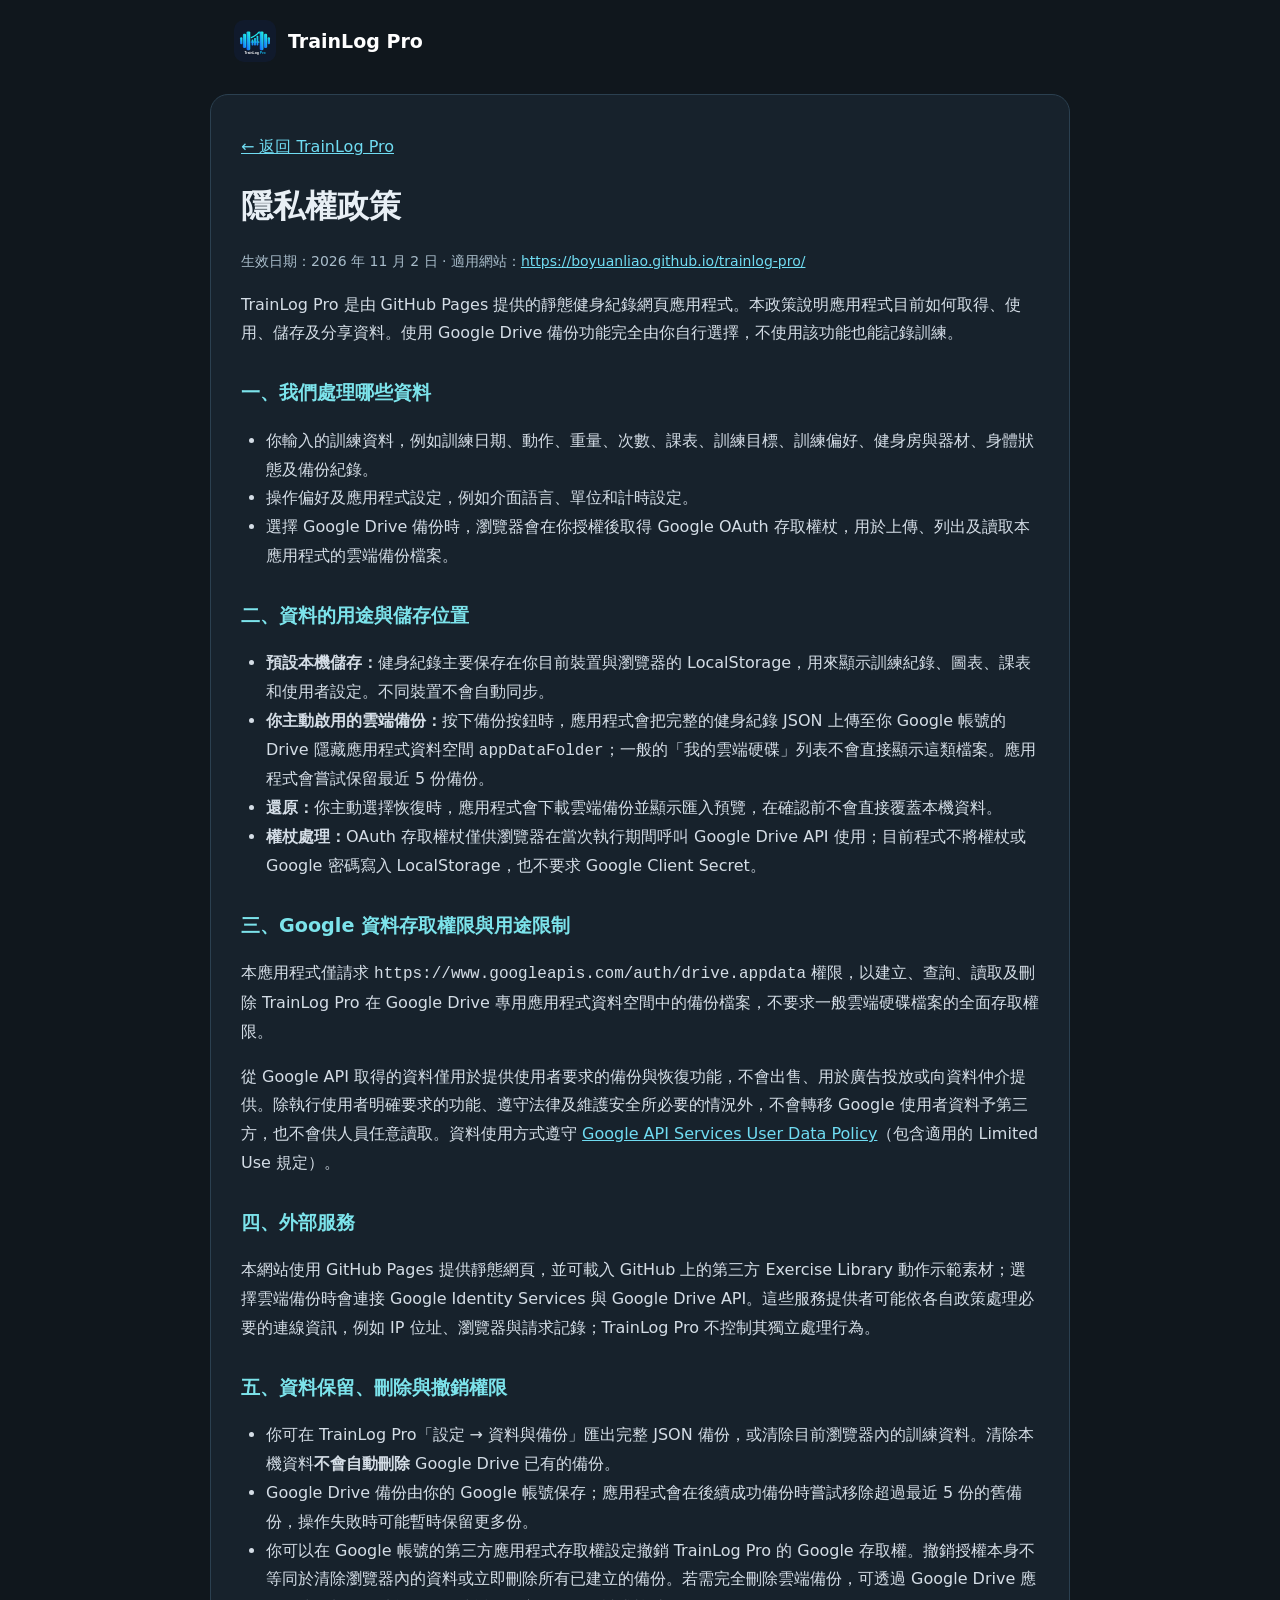
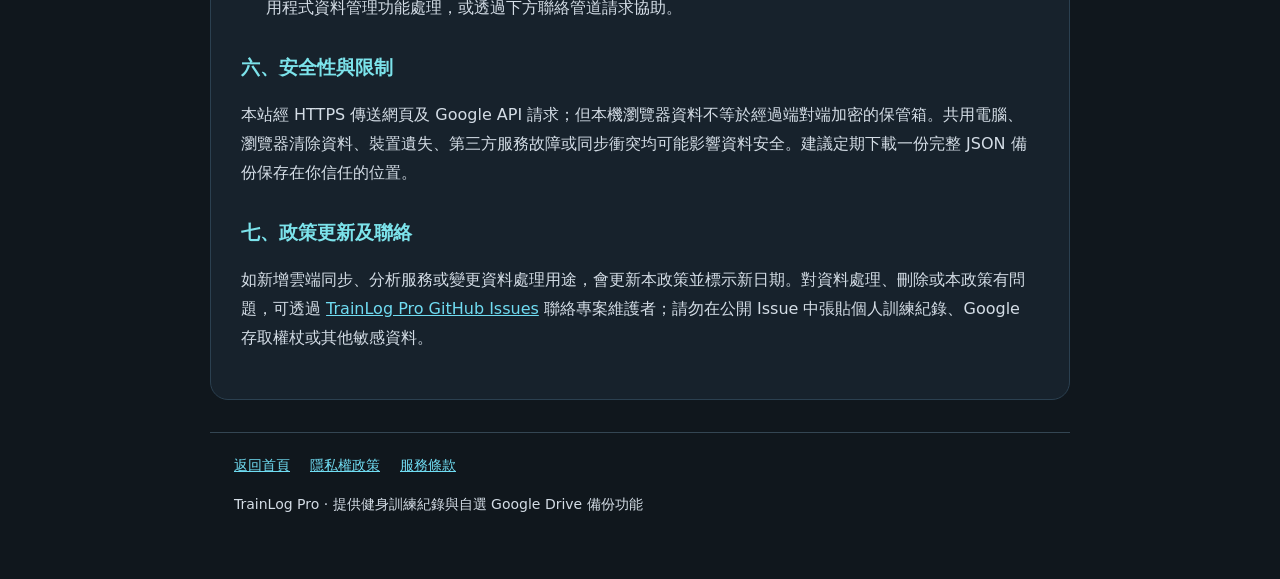
==== privacy.html @ 99df9246 "docs: add public TrainLog Pro privacy policy for OAuth" ====
<!doctype html>
<html lang="zh-Hant">
<head>
<meta charset="utf-8">
<meta name="viewport" content="width=device-width,initial-scale=1">
<meta name="theme-color" content="#10171d">
<title>隱私權政策 | TrainLog Pro</title>
<meta name="description" content="TrainLog Pro 的本機健身資料、Google Drive 備份與 OAuth 資料使用說明。">
<link rel="icon" href="assets/trainlog-pro-logo.svg" type="image/svg+xml">
<style>:root{color-scheme:dark}*{box-sizing:border-box}body{margin:0;background:#10171d;color:#e8eff5;font:16px/1.8 system-ui,-apple-system,"Noto Sans TC",sans-serif}a{color:#70dcf2}a:hover{text-decoration:none}header,main,footer{max-width:860px;margin:auto;padding:20px 24px}.brand{display:flex;align-items:center;gap:12px;text-decoration:none;color:#fff;font-weight:800;font-size:19px}.brand img{border-radius:10px}.back{display:inline-block;margin:8px 0 16px}main{background:#17222c;border:1px solid #2b4050;border-radius:18px;margin:12px auto 32px;padding:30px}h1{font-size:2rem;margin:0 0 6px}h2{font-size:1.2rem;margin:28px 0 8px;color:#7ce3eb}p,li{color:#d4dde6}ul{padding-left:25px}.muted,footer{color:#a9bdcb;font-size:14px}footer{border-top:1px solid #344653;padding-bottom:50px}footer a{margin-right:20px}@media(max-width:600px){main{border-radius:0;border-left:0;border-right:0;padding:24px 18px}header,footer{padding:18px}}</style>
</head>
<body>
<header><a class="brand" href="./"><img src="assets/trainlog-pro-logo.svg" width="42" height="42" alt="">TrainLog Pro</a></header>
<main><a class="back" href="./">← 返回 TrainLog Pro</a>
<h1>隱私權政策</h1>
<p class="muted">生效日期：2026 年 11 月 2 日 · 適用網站：<a href="https://boyuanliao.github.io/trainlog-pro/">https://boyuanliao.github.io/trainlog-pro/</a></p>
<p>TrainLog Pro 是由 GitHub Pages 提供的靜態健身紀錄網頁應用程式。本政策說明應用程式目前如何取得、使用、儲存及分享資料。使用 Google Drive 備份功能完全由你自行選擇，不使用該功能也能記錄訓練。</p>
<h2>一、我們處理哪些資料</h2>
<ul>
<li>你輸入的訓練資料，例如訓練日期、動作、重量、次數、課表、訓練目標、訓練偏好、健身房與器材、身體狀態及備份紀錄。</li>
<li>操作偏好及應用程式設定，例如介面語言、單位和計時設定。</li>
<li>選擇 Google Drive 備份時，瀏覽器會在你授權後取得 Google OAuth 存取權杖，用於上傳、列出及讀取本應用程式的雲端備份檔案。</li>
</ul>
<h2>二、資料的用途與儲存位置</h2>
<ul>
<li><strong>預設本機儲存：</strong>健身紀錄主要保存在你目前裝置與瀏覽器的 LocalStorage，用來顯示訓練紀錄、圖表、課表和使用者設定。不同裝置不會自動同步。</li>
<li><strong>你主動啟用的雲端備份：</strong>按下備份按鈕時，應用程式會把完整的健身紀錄 JSON 上傳至你 Google 帳號的 Drive 隱藏應用程式資料空間 <code>appDataFolder</code>；一般的「我的雲端硬碟」列表不會直接顯示這類檔案。應用程式會嘗試保留最近 5 份備份。</li>
<li><strong>還原：</strong>你主動選擇恢復時，應用程式會下載雲端備份並顯示匯入預覽，在確認前不會直接覆蓋本機資料。</li>
<li><strong>權杖處理：</strong>OAuth 存取權杖僅供瀏覽器在當次執行期間呼叫 Google Drive API 使用；目前程式不將權杖或 Google 密碼寫入 LocalStorage，也不要求 Google Client Secret。</li>
</ul>
<h2>三、Google 資料存取權限與用途限制</h2>
<p>本應用程式僅請求 <code>https://www.googleapis.com/auth/drive.appdata</code> 權限，以建立、查詢、讀取及刪除 TrainLog Pro 在 Google Drive 專用應用程式資料空間中的備份檔案，不要求一般雲端硬碟檔案的全面存取權限。</p>
<p>從 Google API 取得的資料僅用於提供使用者要求的備份與恢復功能，不會出售、用於廣告投放或向資料仲介提供。除執行使用者明確要求的功能、遵守法律及維護安全所必要的情況外，不會轉移 Google 使用者資料予第三方，也不會供人員任意讀取。資料使用方式遵守 <a href="https://developers.google.com/terms/api-services-user-data-policy" rel="noopener noreferrer">Google API Services User Data Policy</a>（包含適用的 Limited Use 規定）。</p>
<h2>四、外部服務</h2>
<p>本網站使用 GitHub Pages 提供靜態網頁，並可載入 GitHub 上的第三方 Exercise Library 動作示範素材；選擇雲端備份時會連接 Google Identity Services 與 Google Drive API。這些服務提供者可能依各自政策處理必要的連線資訊，例如 IP 位址、瀏覽器與請求記錄；TrainLog Pro 不控制其獨立處理行為。</p>
<h2>五、資料保留、刪除與撤銷權限</h2>
<ul>
<li>你可在 TrainLog Pro「設定 → 資料與備份」匯出完整 JSON 備份，或清除目前瀏覽器內的訓練資料。清除本機資料<strong>不會自動刪除</strong> Google Drive 已有的備份。</li>
<li>Google Drive 備份由你的 Google 帳號保存；應用程式會在後續成功備份時嘗試移除超過最近 5 份的舊備份，操作失敗時可能暫時保留更多份。</li>
<li>你可以在 Google 帳號的第三方應用程式存取權設定撤銷 TrainLog Pro 的 Google 存取權。撤銷授權本身不等同於清除瀏覽器內的資料或立即刪除所有已建立的備份。若需完全刪除雲端備份，可透過 Google Drive 應用程式資料管理功能處理，或透過下方聯絡管道請求協助。</li>
</ul>
<h2>六、安全性與限制</h2>
<p>本站經 HTTPS 傳送網頁及 Google API 請求；但本機瀏覽器資料不等於經過端對端加密的保管箱。共用電腦、瀏覽器清除資料、裝置遺失、第三方服務故障或同步衝突均可能影響資料安全。建議定期下載一份完整 JSON 備份保存在你信任的位置。</p>
<h2>七、政策更新及聯絡</h2>
<p>如新增雲端同步、分析服務或變更資料處理用途，會更新本政策並標示新日期。對資料處理、刪除或本政策有問題，可透過 <a href="https://github.com/BoyuanLiao/trainlog-pro/issues" rel="noopener noreferrer">TrainLog Pro GitHub Issues</a> 聯絡專案維護者；請勿在公開 Issue 中張貼個人訓練紀錄、Google 存取權杖或其他敏感資料。</p>
</main><footer><a href="./">返回首頁</a><a href="privacy.html">隱私權政策</a><a href="terms.html">服務條款</a><p>TrainLog Pro · 提供健身訓練紀錄與自選 Google Drive 備份功能</p></footer></body></html>
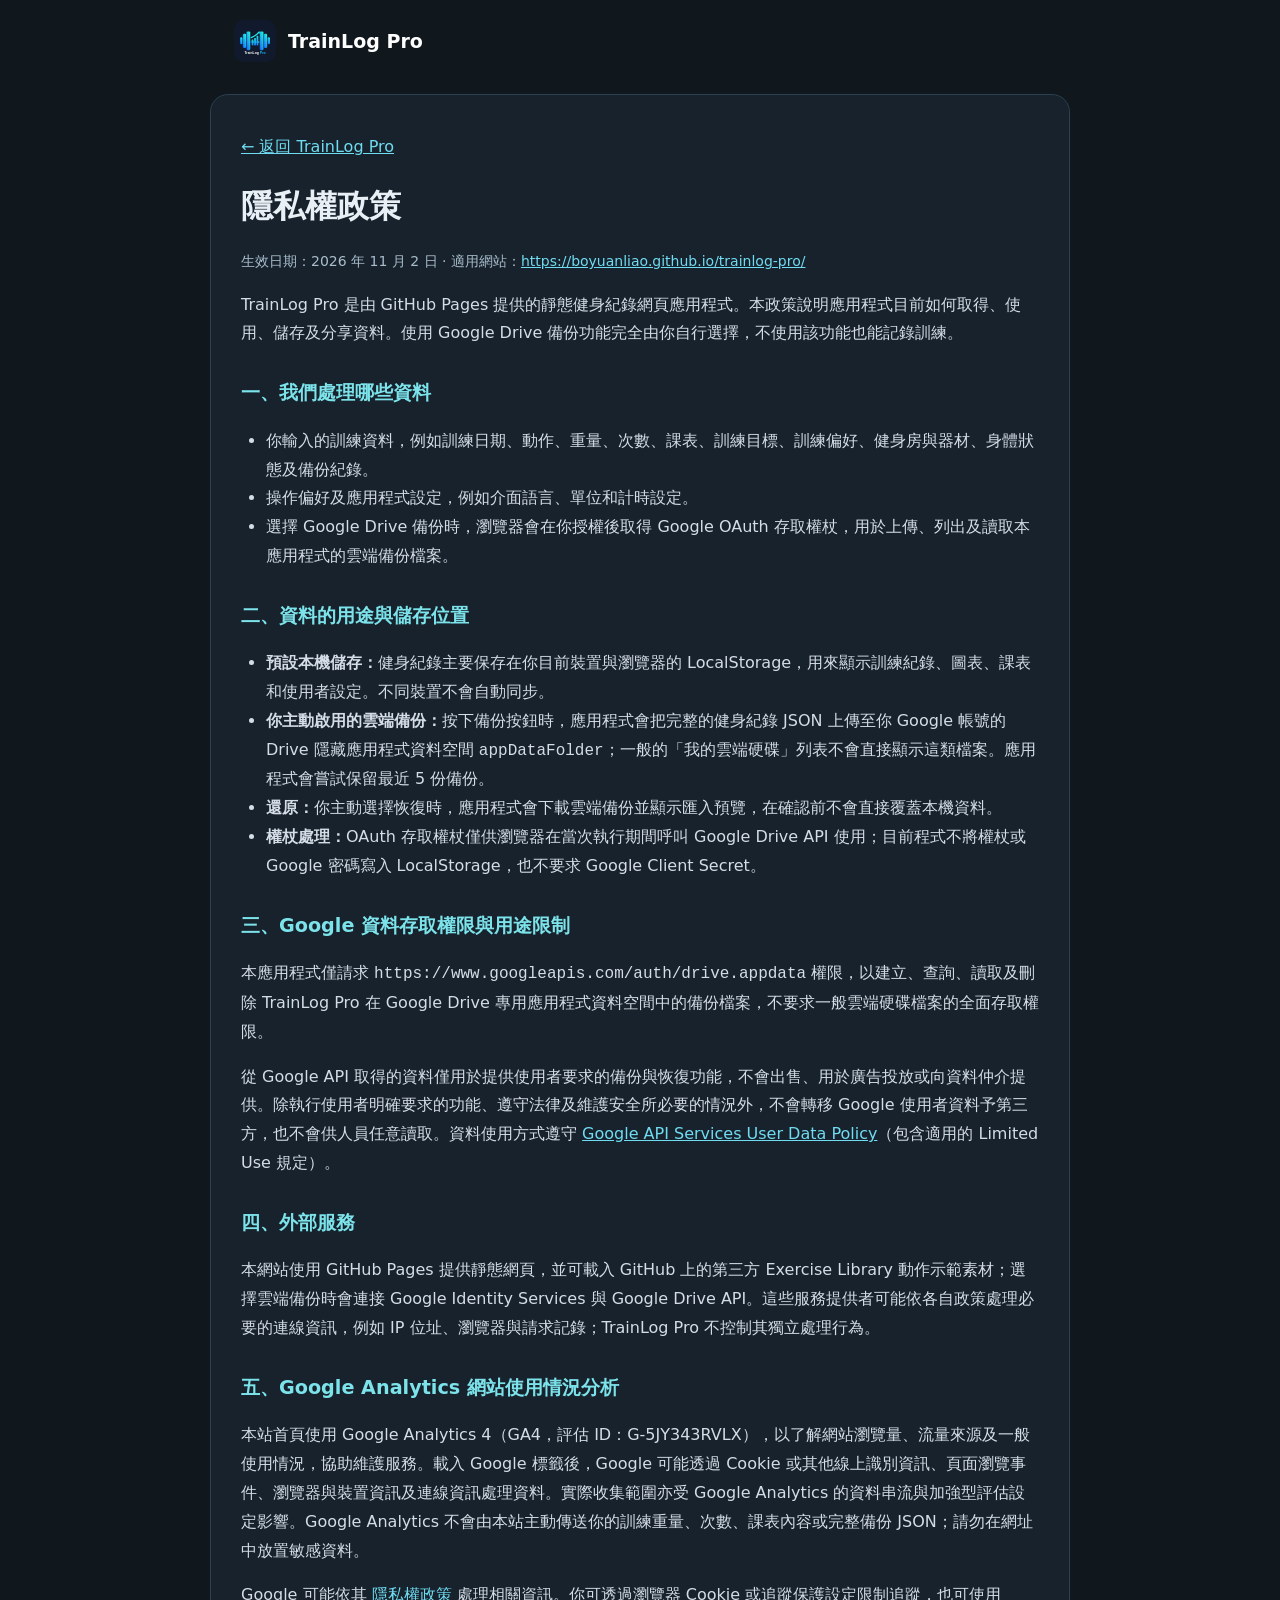
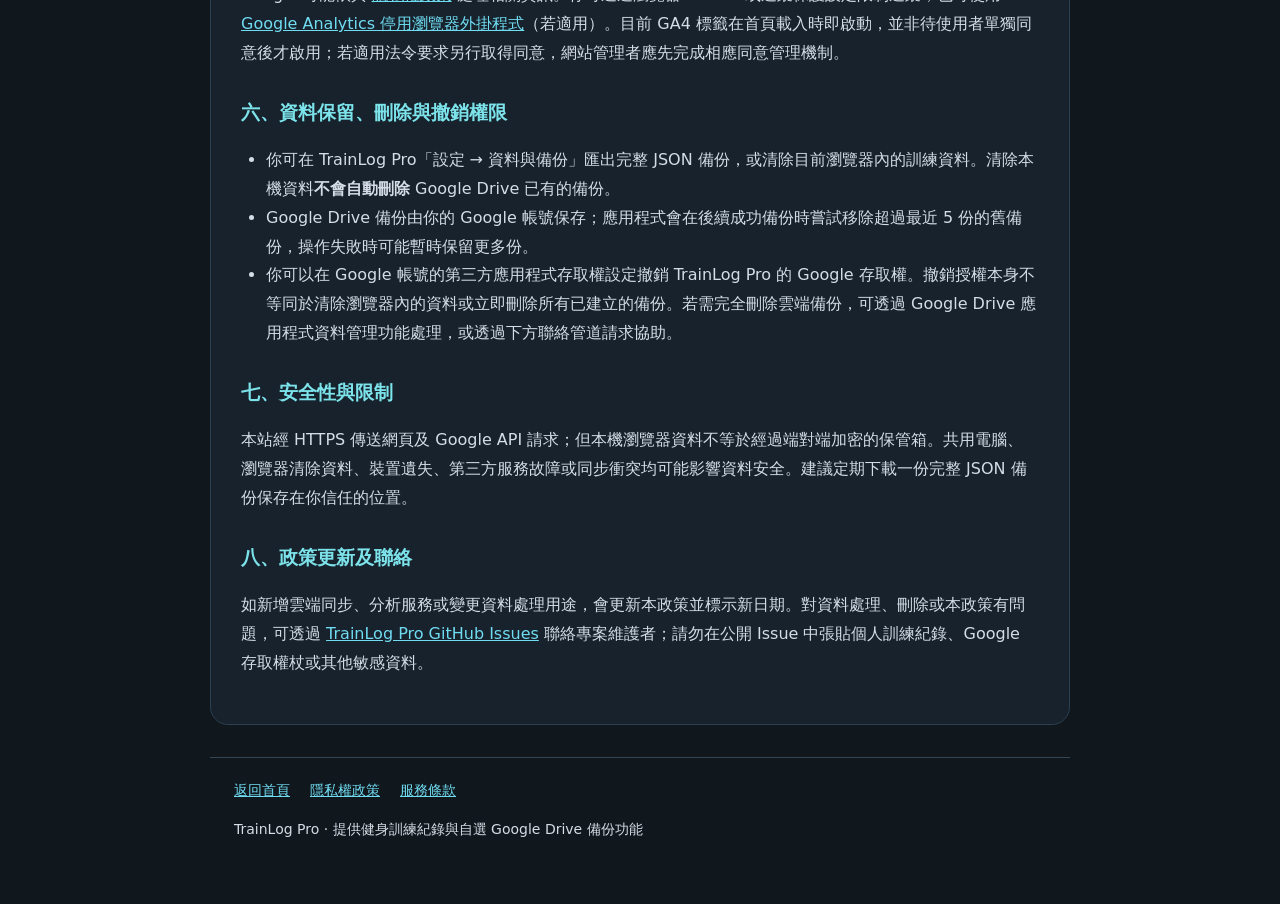
==== commit f8a8074d: "docs: disclose GA4 analytics collection in privacy policy" ====
--- a/privacy.html
+++ b/privacy.html
@@ -33,14 +33,17 @@
 <p>從 Google API 取得的資料僅用於提供使用者要求的備份與恢復功能，不會出售、用於廣告投放或向資料仲介提供。除執行使用者明確要求的功能、遵守法律及維護安全所必要的情況外，不會轉移 Google 使用者資料予第三方，也不會供人員任意讀取。資料使用方式遵守 <a href="https://developers.google.com/terms/api-services-user-data-policy" rel="noopener noreferrer">Google API Services User Data Policy</a>（包含適用的 Limited Use 規定）。</p>
 <h2>四、外部服務</h2>
 <p>本網站使用 GitHub Pages 提供靜態網頁，並可載入 GitHub 上的第三方 Exercise Library 動作示範素材；選擇雲端備份時會連接 Google Identity Services 與 Google Drive API。這些服務提供者可能依各自政策處理必要的連線資訊，例如 IP 位址、瀏覽器與請求記錄；TrainLog Pro 不控制其獨立處理行為。</p>
-<h2>五、資料保留、刪除與撤銷權限</h2>
+<h2>五、Google Analytics 網站使用情況分析</h2>
+<p>本站首頁使用 Google Analytics 4（GA4，評估 ID：G-5JY343RVLX），以了解網站瀏覽量、流量來源及一般使用情況，協助維護服務。載入 Google 標籤後，Google 可能透過 Cookie 或其他線上識別資訊、頁面瀏覽事件、瀏覽器與裝置資訊及連線資訊處理資料。實際收集範圍亦受 Google Analytics 的資料串流與加強型評估設定影響。Google Analytics 不會由本站主動傳送你的訓練重量、次數、課表內容或完整備份 JSON；請勿在網址中放置敏感資料。</p>
+<p>Google 可能依其 <a href="https://policies.google.com/privacy" rel="noopener noreferrer">隱私權政策</a> 處理相關資訊。你可透過瀏覽器 Cookie 或追蹤保護設定限制追蹤，也可使用 <a href="https://tools.google.com/dlpage/gaoptout" rel="noopener noreferrer">Google Analytics 停用瀏覽器外掛程式</a>（若適用）。目前 GA4 標籤在首頁載入時即啟動，並非待使用者單獨同意後才啟用；若適用法令要求另行取得同意，網站管理者應先完成相應同意管理機制。</p>
+<h2>六、資料保留、刪除與撤銷權限</h2>
 <ul>
 <li>你可在 TrainLog Pro「設定 → 資料與備份」匯出完整 JSON 備份，或清除目前瀏覽器內的訓練資料。清除本機資料<strong>不會自動刪除</strong> Google Drive 已有的備份。</li>
 <li>Google Drive 備份由你的 Google 帳號保存；應用程式會在後續成功備份時嘗試移除超過最近 5 份的舊備份，操作失敗時可能暫時保留更多份。</li>
 <li>你可以在 Google 帳號的第三方應用程式存取權設定撤銷 TrainLog Pro 的 Google 存取權。撤銷授權本身不等同於清除瀏覽器內的資料或立即刪除所有已建立的備份。若需完全刪除雲端備份，可透過 Google Drive 應用程式資料管理功能處理，或透過下方聯絡管道請求協助。</li>
 </ul>
-<h2>六、安全性與限制</h2>
+<h2>七、安全性與限制</h2>
 <p>本站經 HTTPS 傳送網頁及 Google API 請求；但本機瀏覽器資料不等於經過端對端加密的保管箱。共用電腦、瀏覽器清除資料、裝置遺失、第三方服務故障或同步衝突均可能影響資料安全。建議定期下載一份完整 JSON 備份保存在你信任的位置。</p>
-<h2>七、政策更新及聯絡</h2>
+<h2>八、政策更新及聯絡</h2>
 <p>如新增雲端同步、分析服務或變更資料處理用途，會更新本政策並標示新日期。對資料處理、刪除或本政策有問題，可透過 <a href="https://github.com/BoyuanLiao/trainlog-pro/issues" rel="noopener noreferrer">TrainLog Pro GitHub Issues</a> 聯絡專案維護者；請勿在公開 Issue 中張貼個人訓練紀錄、Google 存取權杖或其他敏感資料。</p>
 </main><footer><a href="./">返回首頁</a><a href="privacy.html">隱私權政策</a><a href="terms.html">服務條款</a><p>TrainLog Pro · 提供健身訓練紀錄與自選 Google Drive 備份功能</p></footer></body></html>
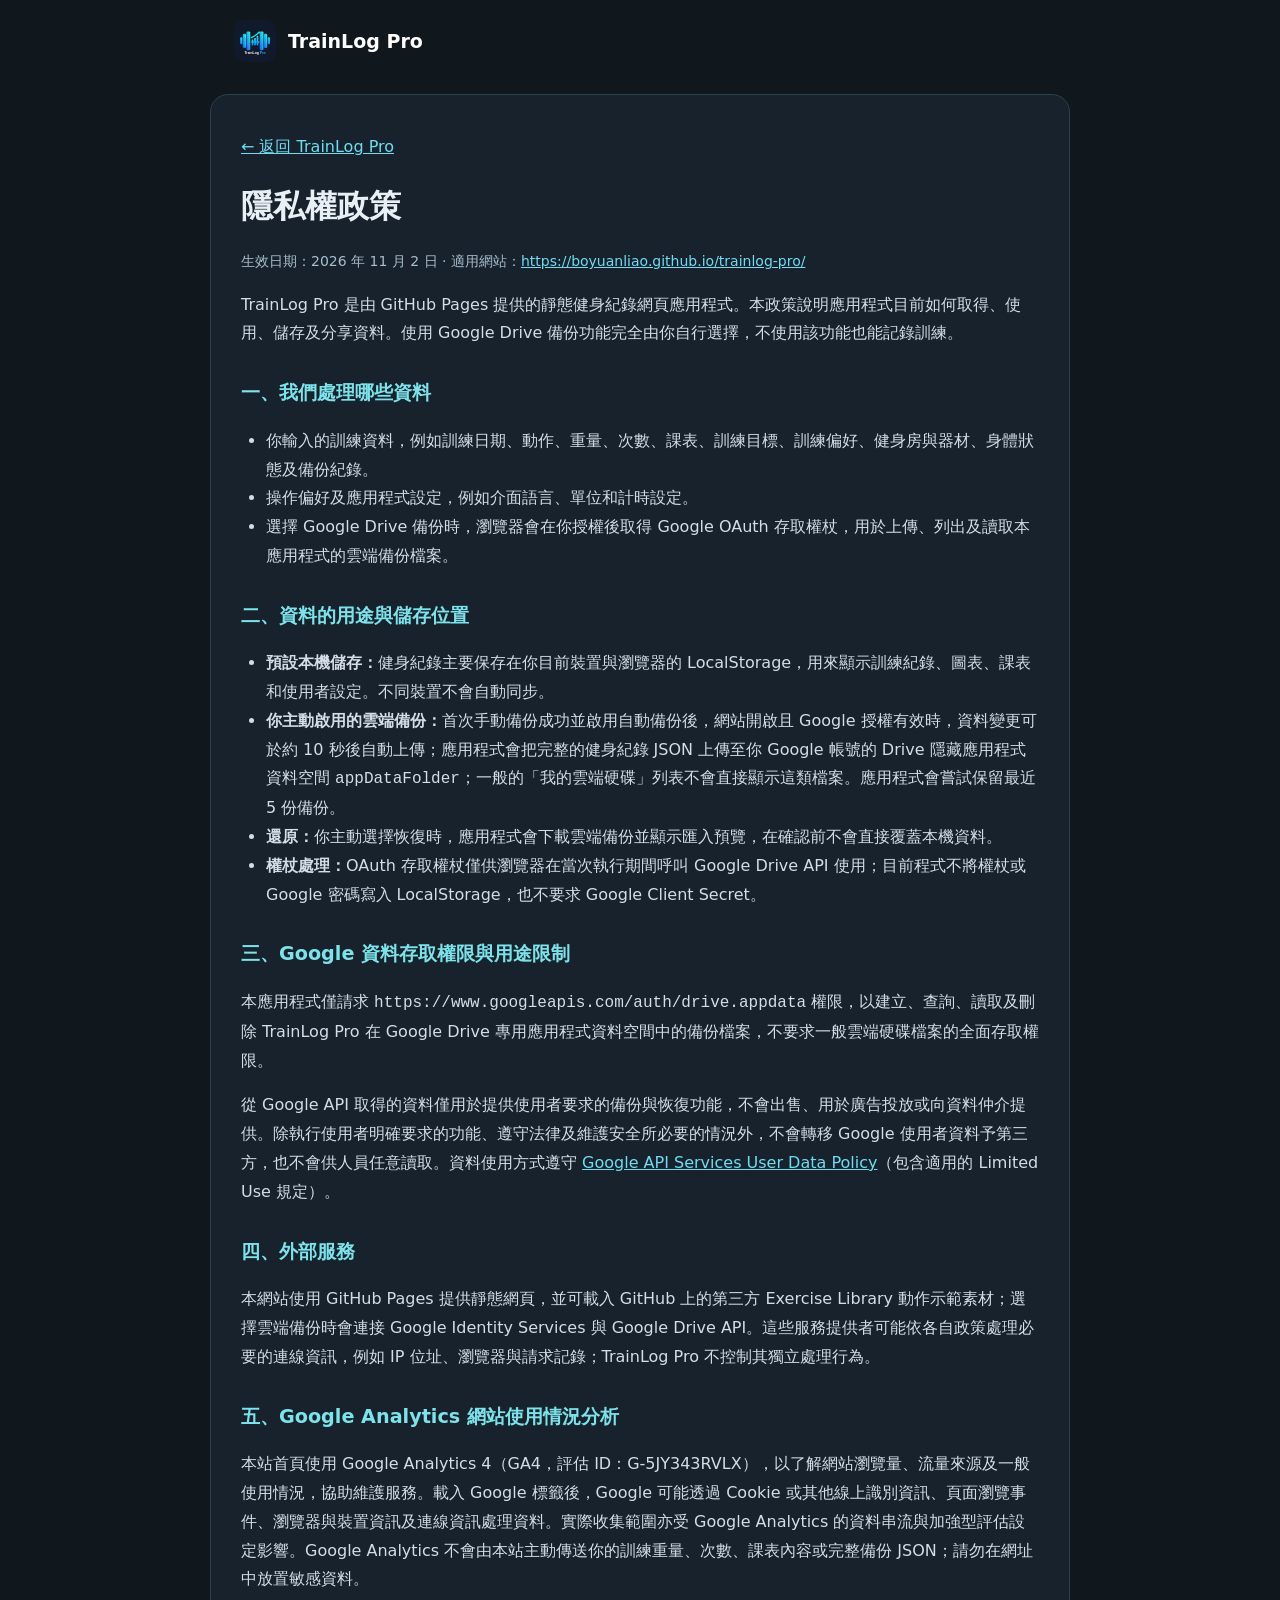
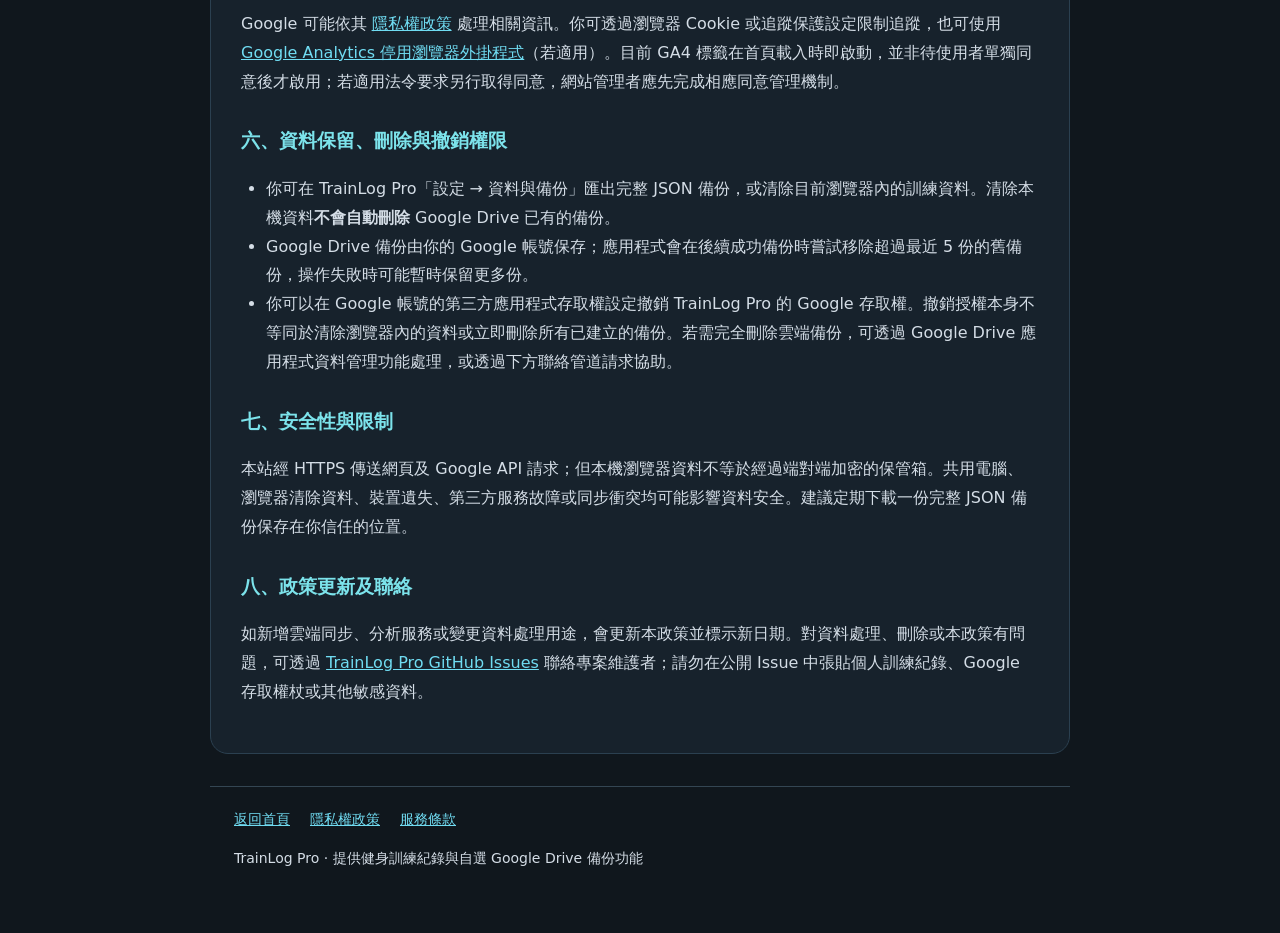
==== commit bbe18198: "docs: align cloud backup copy and policy with auto backup behavior" ====
--- a/privacy.html
+++ b/privacy.html
@@ -24,7 +24,7 @@
 <h2>二、資料的用途與儲存位置</h2>
 <ul>
 <li><strong>預設本機儲存：</strong>健身紀錄主要保存在你目前裝置與瀏覽器的 LocalStorage，用來顯示訓練紀錄、圖表、課表和使用者設定。不同裝置不會自動同步。</li>
-<li><strong>你主動啟用的雲端備份：</strong>按下備份按鈕時，應用程式會把完整的健身紀錄 JSON 上傳至你 Google 帳號的 Drive 隱藏應用程式資料空間 <code>appDataFolder</code>；一般的「我的雲端硬碟」列表不會直接顯示這類檔案。應用程式會嘗試保留最近 5 份備份。</li>
+<li><strong>你主動啟用的雲端備份：</strong>首次手動備份成功並啟用自動備份後，網站開啟且 Google 授權有效時，資料變更可於約 10 秒後自動上傳；應用程式會把完整的健身紀錄 JSON 上傳至你 Google 帳號的 Drive 隱藏應用程式資料空間 <code>appDataFolder</code>；一般的「我的雲端硬碟」列表不會直接顯示這類檔案。應用程式會嘗試保留最近 5 份備份。</li>
 <li><strong>還原：</strong>你主動選擇恢復時，應用程式會下載雲端備份並顯示匯入預覽，在確認前不會直接覆蓋本機資料。</li>
 <li><strong>權杖處理：</strong>OAuth 存取權杖僅供瀏覽器在當次執行期間呼叫 Google Drive API 使用；目前程式不將權杖或 Google 密碼寫入 LocalStorage，也不要求 Google Client Secret。</li>
 </ul>
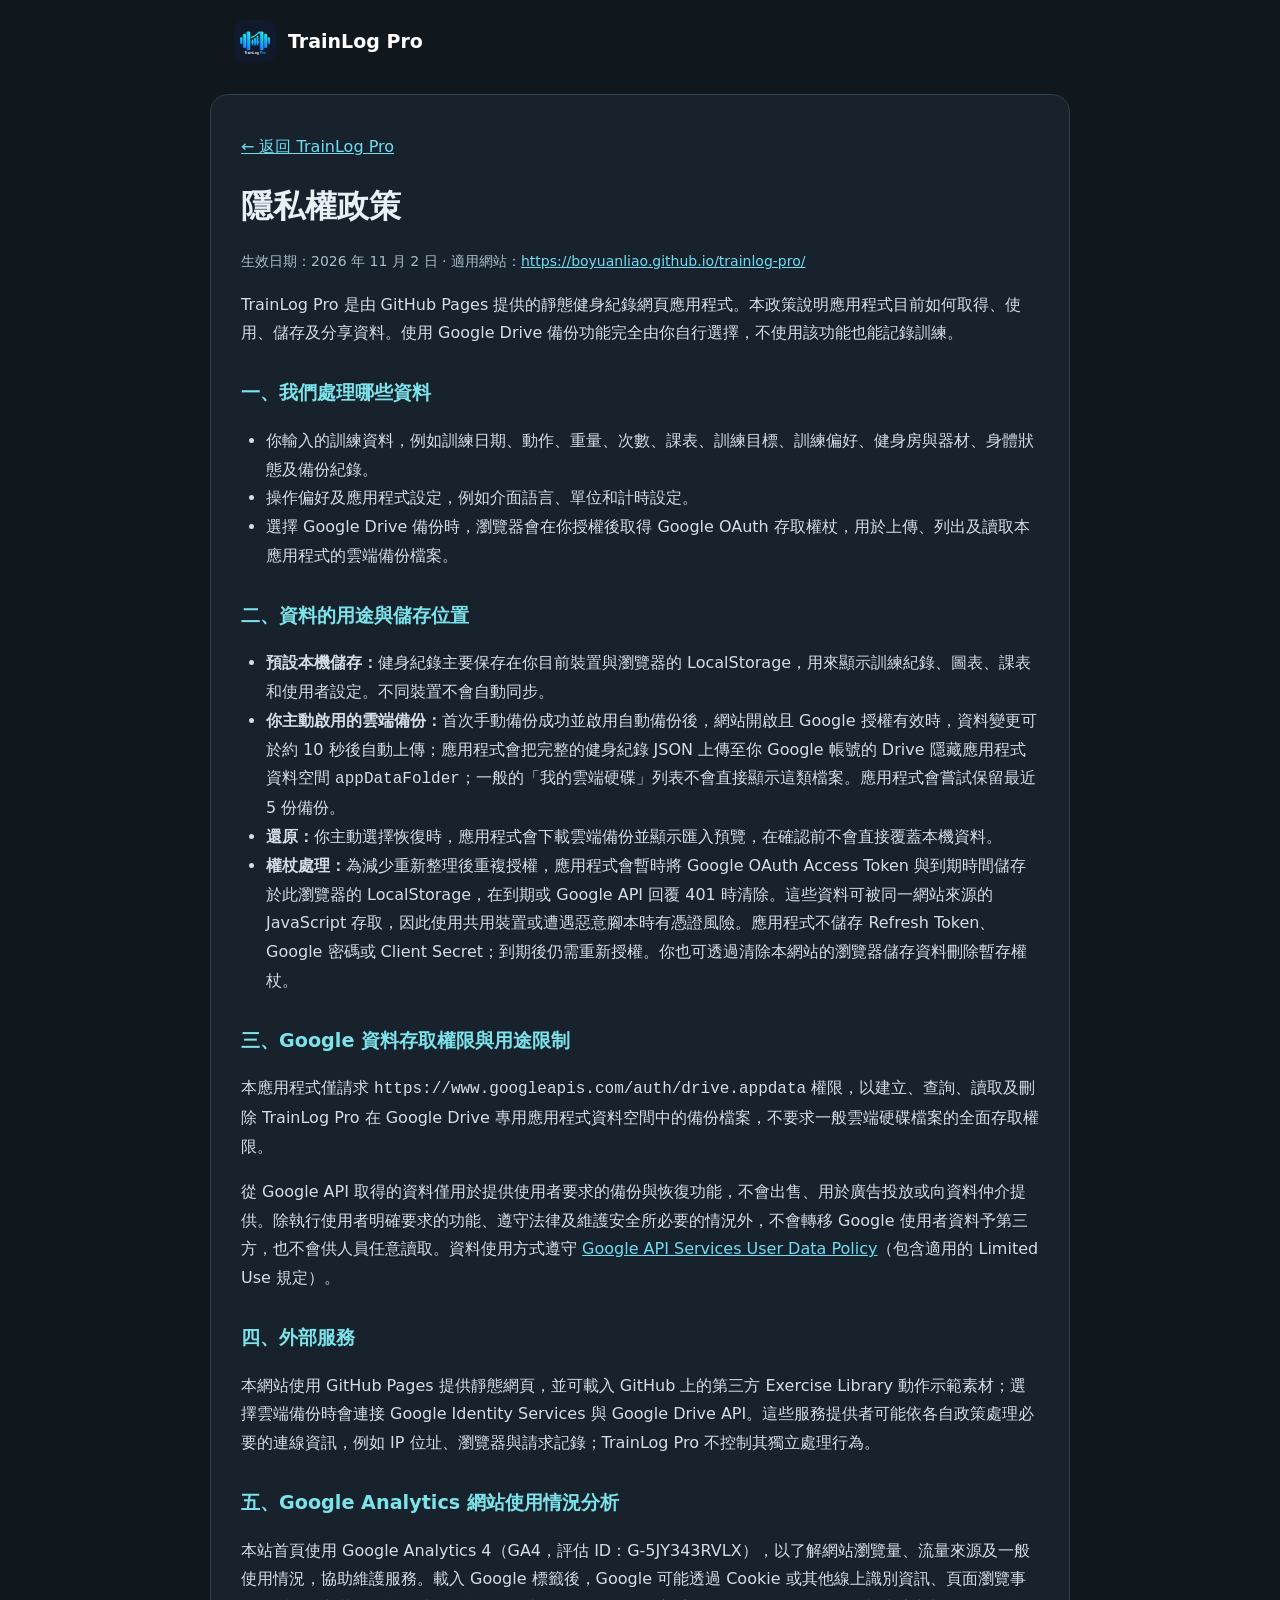
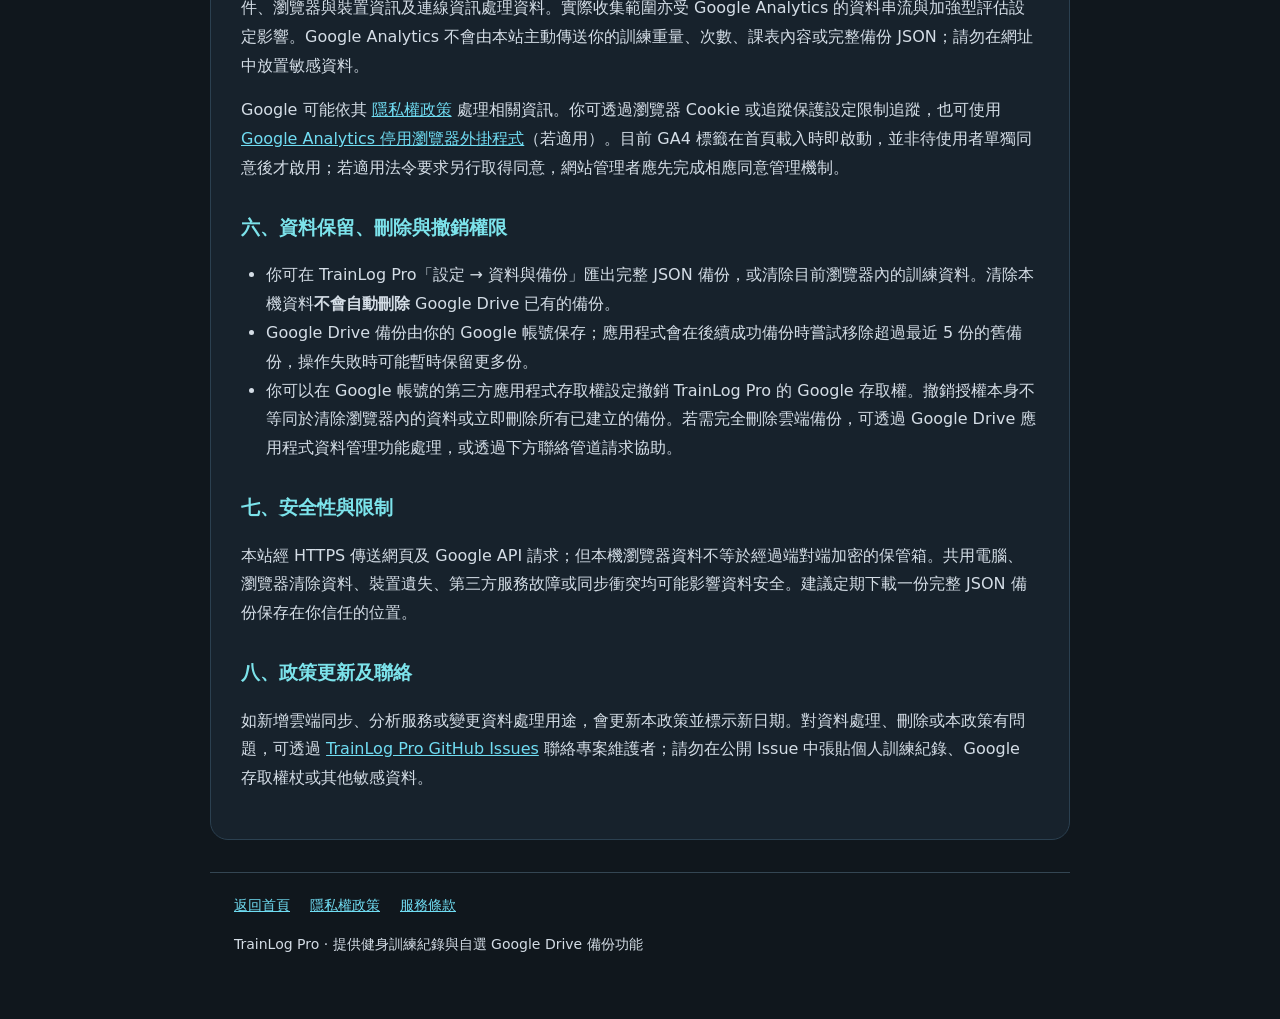
==== commit a029fab2: "docs: disclose temporary Google OAuth token caching and browser security implications" ====
--- a/privacy.html
+++ b/privacy.html
@@ -26,7 +26,7 @@
 <li><strong>預設本機儲存：</strong>健身紀錄主要保存在你目前裝置與瀏覽器的 LocalStorage，用來顯示訓練紀錄、圖表、課表和使用者設定。不同裝置不會自動同步。</li>
 <li><strong>你主動啟用的雲端備份：</strong>首次手動備份成功並啟用自動備份後，網站開啟且 Google 授權有效時，資料變更可於約 10 秒後自動上傳；應用程式會把完整的健身紀錄 JSON 上傳至你 Google 帳號的 Drive 隱藏應用程式資料空間 <code>appDataFolder</code>；一般的「我的雲端硬碟」列表不會直接顯示這類檔案。應用程式會嘗試保留最近 5 份備份。</li>
 <li><strong>還原：</strong>你主動選擇恢復時，應用程式會下載雲端備份並顯示匯入預覽，在確認前不會直接覆蓋本機資料。</li>
-<li><strong>權杖處理：</strong>OAuth 存取權杖僅供瀏覽器在當次執行期間呼叫 Google Drive API 使用；目前程式不將權杖或 Google 密碼寫入 LocalStorage，也不要求 Google Client Secret。</li>
+<li><strong>權杖處理：</strong>為減少重新整理後重複授權，應用程式會暫時將 Google OAuth Access Token 與到期時間儲存於此瀏覽器的 LocalStorage，在到期或 Google API 回覆 401 時清除。這些資料可被同一網站來源的 JavaScript 存取，因此使用共用裝置或遭遇惡意腳本時有憑證風險。應用程式不儲存 Refresh Token、Google 密碼或 Client Secret；到期後仍需重新授權。你也可透過清除本網站的瀏覽器儲存資料刪除暫存權杖。</li>
 </ul>
 <h2>三、Google 資料存取權限與用途限制</h2>
 <p>本應用程式僅請求 <code>https://www.googleapis.com/auth/drive.appdata</code> 權限，以建立、查詢、讀取及刪除 TrainLog Pro 在 Google Drive 專用應用程式資料空間中的備份檔案，不要求一般雲端硬碟檔案的全面存取權限。</p>
